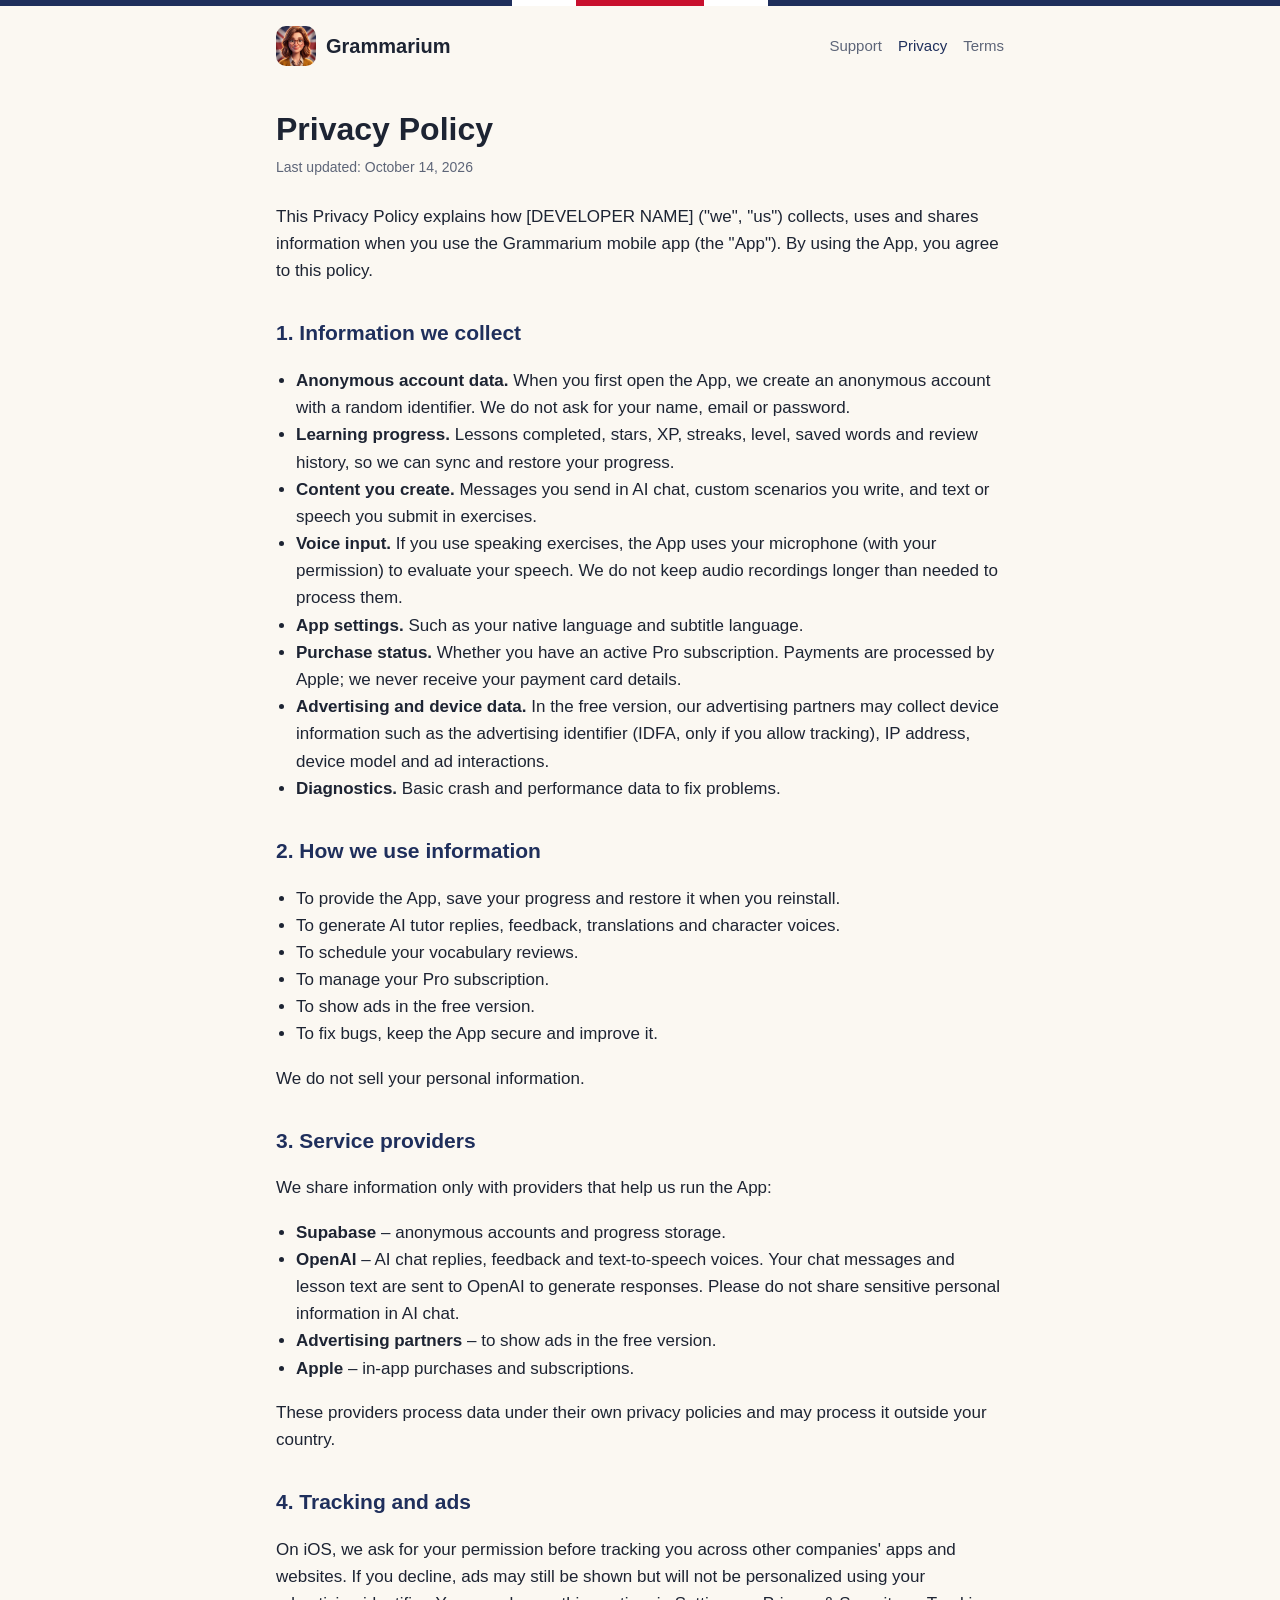
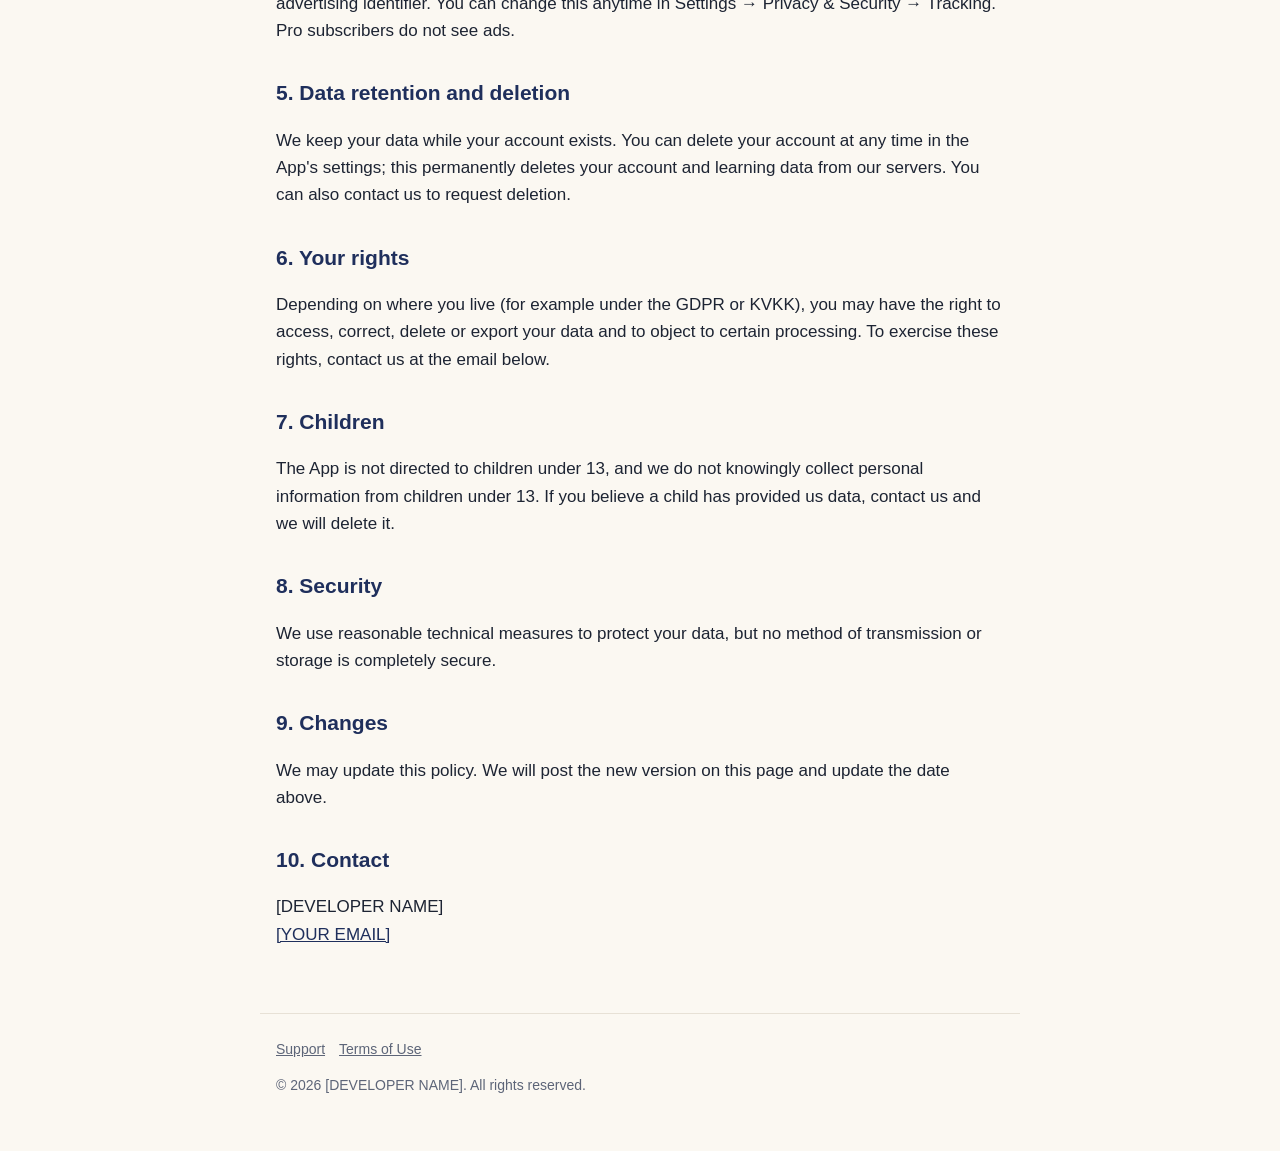
==== privacy.html @ 9e18abba "Add files via upload" ====
<!doctype html>
<html lang="en">
<head>
<meta charset="utf-8">
<meta name="viewport" content="width=device-width, initial-scale=1">
<title>Grammarium – Privacy Policy</title>
<link rel="icon" href="favicon.png">
<link rel="stylesheet" href="style.css">
</head>
<body>
<div class="flagbar"></div>
<header class="site">
  <a class="brand" href="index.html"><img src="icon.png" alt="">Grammarium</a>
  <nav><a href="index.html">Support</a><a href="privacy.html" aria-current="page">Privacy</a><a href="terms.html">Terms</a></nav>
</header>
<main>
  <h1>Privacy Policy</h1>
  <p class="updated">Last updated: October 14, 2026</p>

  <p>This Privacy Policy explains how [DEVELOPER NAME] ("we", "us") collects, uses and shares information when you use the Grammarium mobile app (the "App"). By using the App, you agree to this policy.</p>

  <h2>1. Information we collect</h2>
  <ul>
    <li><strong>Anonymous account data.</strong> When you first open the App, we create an anonymous account with a random identifier. We do not ask for your name, email or password.</li>
    <li><strong>Learning progress.</strong> Lessons completed, stars, XP, streaks, level, saved words and review history, so we can sync and restore your progress.</li>
    <li><strong>Content you create.</strong> Messages you send in AI chat, custom scenarios you write, and text or speech you submit in exercises.</li>
    <li><strong>Voice input.</strong> If you use speaking exercises, the App uses your microphone (with your permission) to evaluate your speech. We do not keep audio recordings longer than needed to process them.</li>
    <li><strong>App settings.</strong> Such as your native language and subtitle language.</li>
    <li><strong>Purchase status.</strong> Whether you have an active Pro subscription. Payments are processed by Apple; we never receive your payment card details.</li>
    <li><strong>Advertising and device data.</strong> In the free version, our advertising partners may collect device information such as the advertising identifier (IDFA, only if you allow tracking), IP address, device model and ad interactions.</li>
    <li><strong>Diagnostics.</strong> Basic crash and performance data to fix problems.</li>
  </ul>

  <h2>2. How we use information</h2>
  <ul>
    <li>To provide the App, save your progress and restore it when you reinstall.</li>
    <li>To generate AI tutor replies, feedback, translations and character voices.</li>
    <li>To schedule your vocabulary reviews.</li>
    <li>To manage your Pro subscription.</li>
    <li>To show ads in the free version.</li>
    <li>To fix bugs, keep the App secure and improve it.</li>
  </ul>
  <p>We do not sell your personal information.</p>

  <h2>3. Service providers</h2>
  <p>We share information only with providers that help us run the App:</p>
  <ul>
    <li><strong>Supabase</strong> – anonymous accounts and progress storage.</li>
    <li><strong>OpenAI</strong> – AI chat replies, feedback and text-to-speech voices. Your chat messages and lesson text are sent to OpenAI to generate responses. Please do not share sensitive personal information in AI chat.</li>
    <li><strong>Advertising partners</strong> – to show ads in the free version.</li>
    <li><strong>Apple</strong> – in-app purchases and subscriptions.</li>
  </ul>
  <p>These providers process data under their own privacy policies and may process it outside your country.</p>

  <h2>4. Tracking and ads</h2>
  <p>On iOS, we ask for your permission before tracking you across other companies' apps and websites. If you decline, ads may still be shown but will not be personalized using your advertising identifier. You can change this anytime in Settings → Privacy &amp; Security → Tracking. Pro subscribers do not see ads.</p>

  <h2>5. Data retention and deletion</h2>
  <p>We keep your data while your account exists. You can delete your account at any time in the App's settings; this permanently deletes your account and learning data from our servers. You can also contact us to request deletion.</p>

  <h2>6. Your rights</h2>
  <p>Depending on where you live (for example under the GDPR or KVKK), you may have the right to access, correct, delete or export your data and to object to certain processing. To exercise these rights, contact us at the email below.</p>

  <h2>7. Children</h2>
  <p>The App is not directed to children under 13, and we do not knowingly collect personal information from children under 13. If you believe a child has provided us data, contact us and we will delete it.</p>

  <h2>8. Security</h2>
  <p>We use reasonable technical measures to protect your data, but no method of transmission or storage is completely secure.</p>

  <h2>9. Changes</h2>
  <p>We may update this policy. We will post the new version on this page and update the date above.</p>

  <h2>10. Contact</h2>
  <p>[DEVELOPER NAME]<br><a href="mailto:[YOUR EMAIL]">[YOUR EMAIL]</a></p>
</main>
<footer>
  <a href="index.html">Support</a><a href="terms.html">Terms of Use</a>
  <p>© 2026 [DEVELOPER NAME]. All rights reserved.</p>
</footer>
</body>
</html>
---- style.css ----
:root {
  --bg: #fbf8f2;
  --card: #ffffff;
  --ink: #1d2433;
  --muted: #5d6578;
  --navy: #1f2f5c;
  --red: #c8102e;
  --mustard: #c9922b;
  --line: #e7e1d6;
}
@media (prefers-color-scheme: dark) {
  :root {
    --bg: #12151d;
    --card: #1b1f2a;
    --ink: #eef0f5;
    --muted: #a3aabb;
    --navy: #9fb4ff;
    --red: #ff6b7d;
    --mustard: #e8b45a;
    --line: #2a3040;
  }
}
* { box-sizing: border-box; }
body {
  margin: 0;
  background: var(--bg);
  color: var(--ink);
  font-family: -apple-system, BlinkMacSystemFont, "Segoe UI", Roboto, Helvetica, Arial, sans-serif;
  line-height: 1.6;
  font-size: 17px;
}
.flagbar { height: 6px; background: linear-gradient(90deg, var(--navy) 0 40%, #fff 40% 45%, var(--red) 45% 55%, #fff 55% 60%, var(--navy) 60%); }
header.site {
  max-width: 760px; margin: 0 auto; padding: 20px 16px;
  display: flex; align-items: center; justify-content: space-between; gap: 12px; flex-wrap: wrap;
}
.brand { display: flex; align-items: center; gap: 10px; text-decoration: none; color: var(--ink); font-weight: 700; font-size: 20px; }
.brand img { width: 40px; height: 40px; border-radius: 10px; }
nav a { color: var(--muted); text-decoration: none; margin-left: 16px; font-size: 15px; }
nav a:hover, nav a[aria-current] { color: var(--navy); }
main { max-width: 760px; margin: 0 auto; padding: 8px 16px 48px; }
h1 { font-size: 32px; line-height: 1.2; margin: 16px 0 8px; }
h2 { font-size: 21px; margin: 32px 0 8px; color: var(--navy); }
.updated { color: var(--muted); font-size: 14px; margin: 0 0 24px; }
a { color: var(--navy); }
.hero { text-align: center; padding: 32px 0 8px; }
.hero img { width: 120px; height: 120px; border-radius: 27px; box-shadow: 0 8px 24px rgba(0,0,0,.15); }
.hero p { color: var(--muted); max-width: 520px; margin: 8px auto 0; }
.card { background: var(--card); border: 1px solid var(--line); border-radius: 16px; padding: 20px; margin: 16px 0; }
.contact { text-align: center; }
.contact .mail { display: inline-block; margin-top: 8px; background: var(--navy); color: #fff; padding: 12px 22px; border-radius: 999px; text-decoration: none; font-weight: 600; }
@media (prefers-color-scheme: dark) { .contact .mail { color: #12151d; } }
details { border-bottom: 1px solid var(--line); padding: 12px 0; }
details:last-child { border-bottom: 0; }
summary { cursor: pointer; font-weight: 600; }
details p { margin: 8px 0 0; color: var(--muted); }
ul { padding-left: 20px; }
footer { max-width: 760px; margin: 0 auto; padding: 24px 16px 40px; color: var(--muted); font-size: 14px; border-top: 1px solid var(--line); }
footer a { color: var(--muted); margin-right: 14px; }
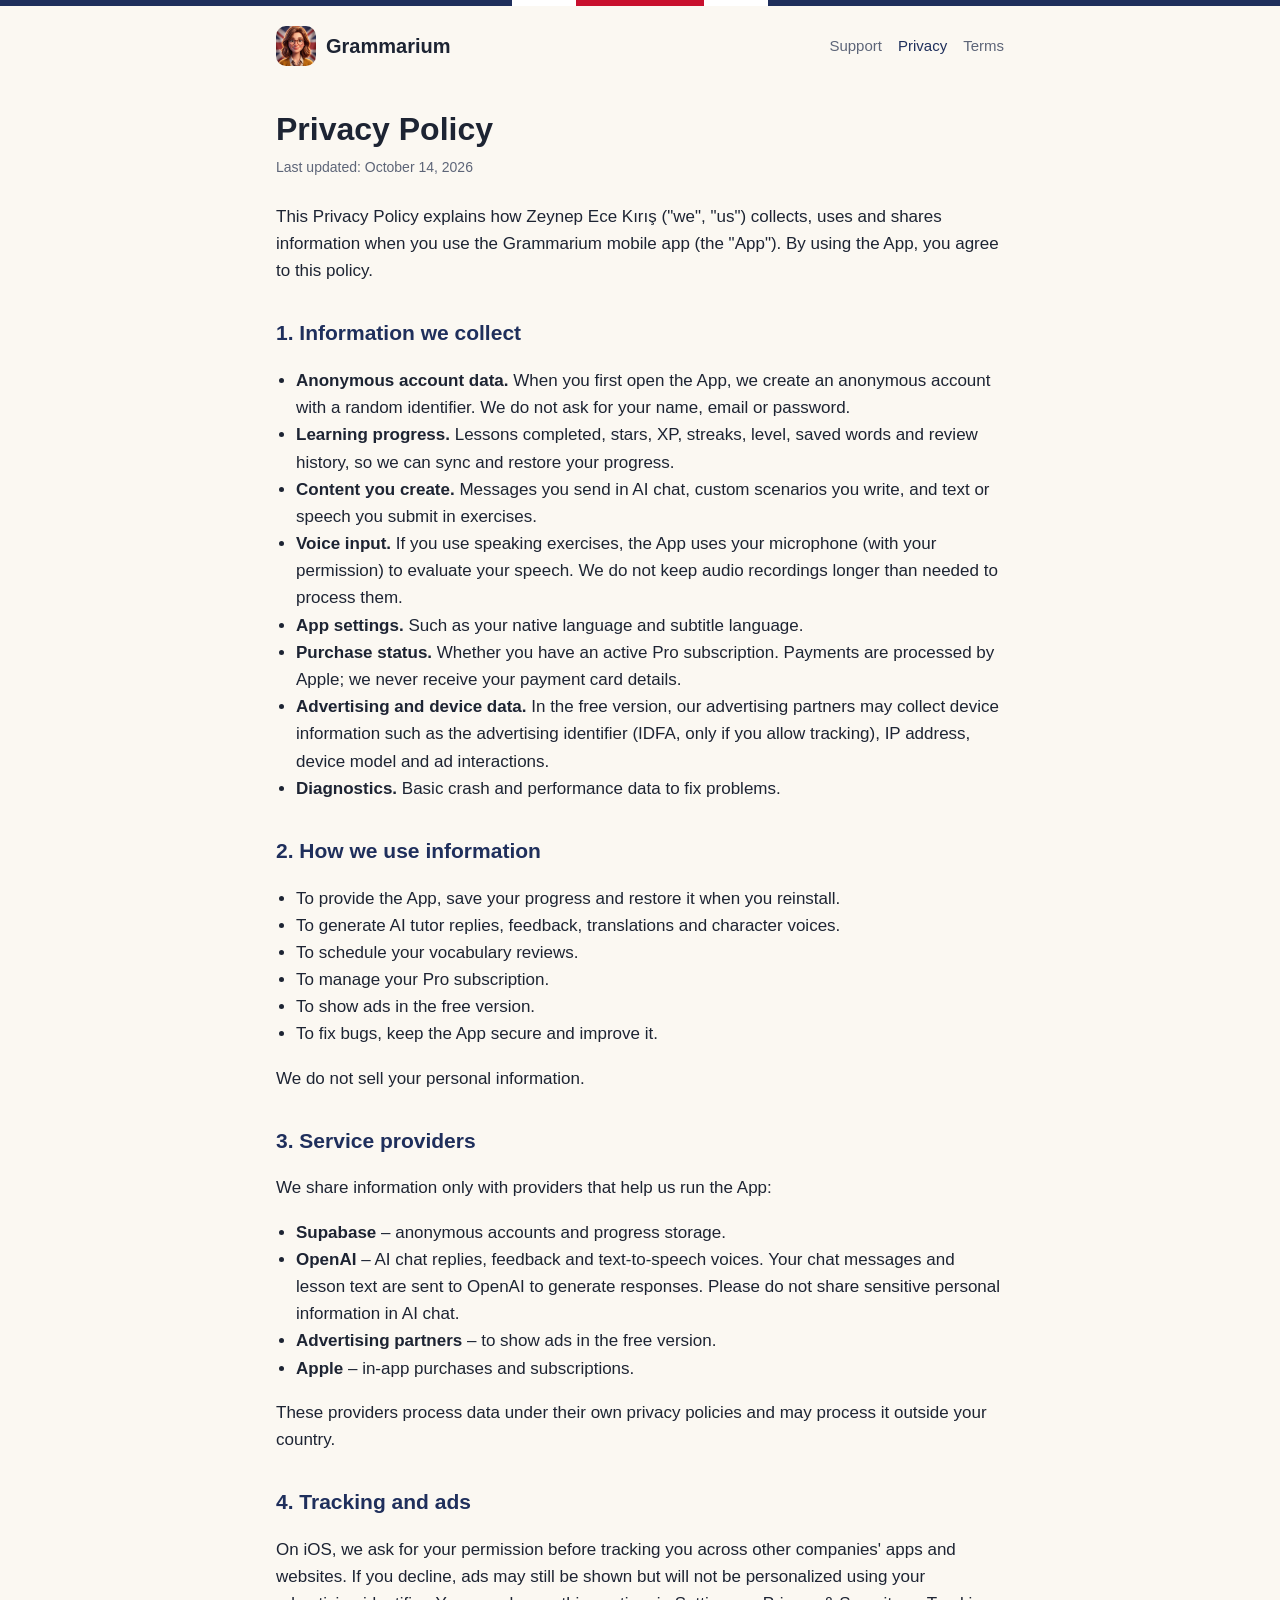
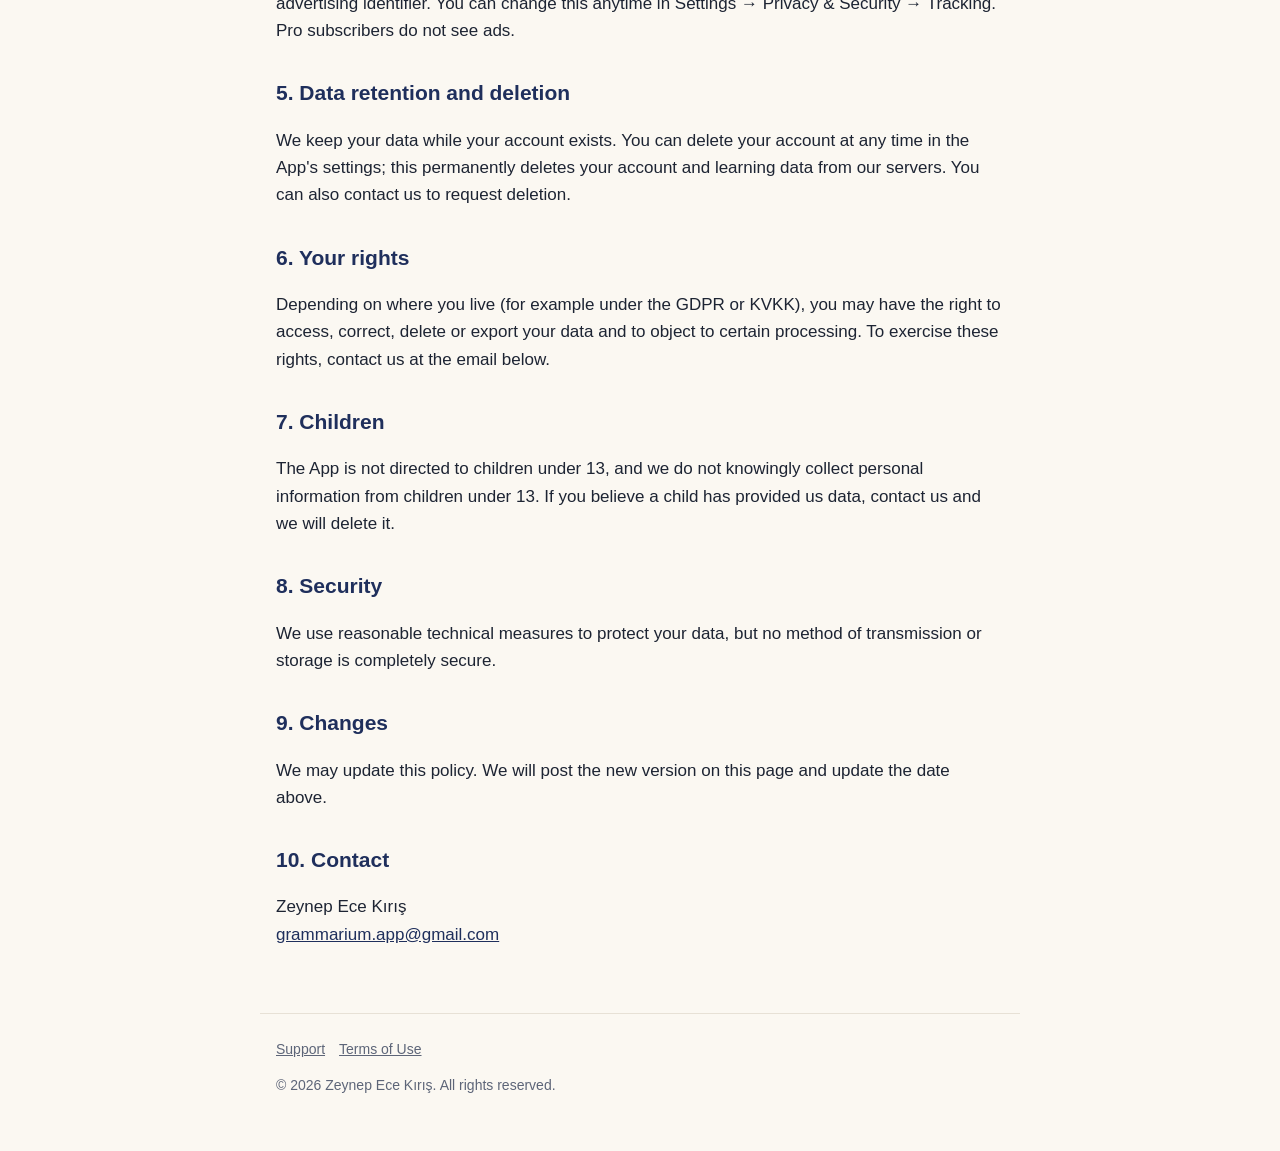
==== commit 2579fa1d: "Add files via upload" ====
--- a/privacy.html
+++ b/privacy.html
@@ -17,7 +17,7 @@
   <h1>Privacy Policy</h1>
   <p class="updated">Last updated: October 14, 2026</p>
 
-  <p>This Privacy Policy explains how [DEVELOPER NAME] ("we", "us") collects, uses and shares information when you use the Grammarium mobile app (the "App"). By using the App, you agree to this policy.</p>
+  <p>This Privacy Policy explains how Zeynep Ece Kırış ("we", "us") collects, uses and shares information when you use the Grammarium mobile app (the "App"). By using the App, you agree to this policy.</p>
 
   <h2>1. Information we collect</h2>
   <ul>
@@ -71,11 +71,11 @@
   <p>We may update this policy. We will post the new version on this page and update the date above.</p>
 
   <h2>10. Contact</h2>
-  <p>[DEVELOPER NAME]<br><a href="mailto:[YOUR EMAIL]">[YOUR EMAIL]</a></p>
+  <p>Zeynep Ece Kırış<br><a href="mailto:grammarium.app@gmail.com">grammarium.app@gmail.com</a></p>
 </main>
 <footer>
   <a href="index.html">Support</a><a href="terms.html">Terms of Use</a>
-  <p>© 2026 [DEVELOPER NAME]. All rights reserved.</p>
+  <p>© 2026 Zeynep Ece Kırış. All rights reserved.</p>
 </footer>
 </body>
 </html>
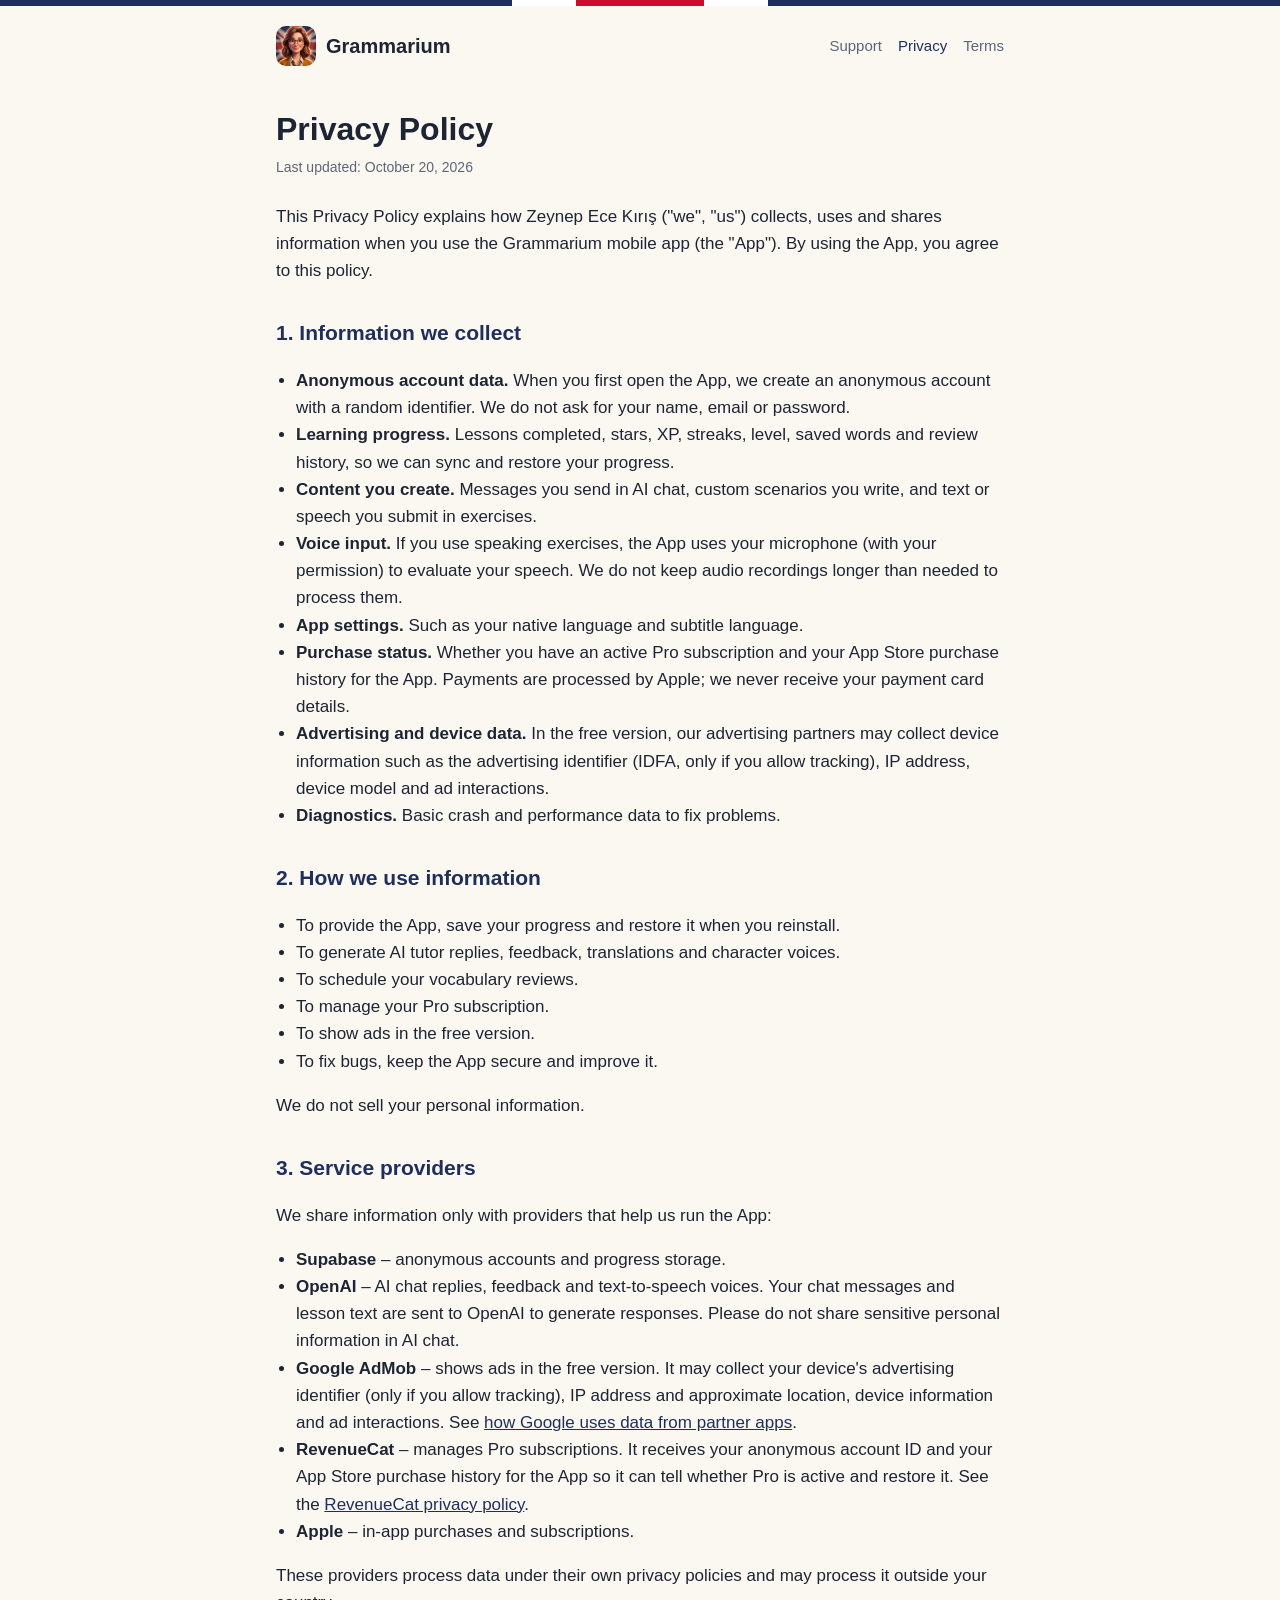
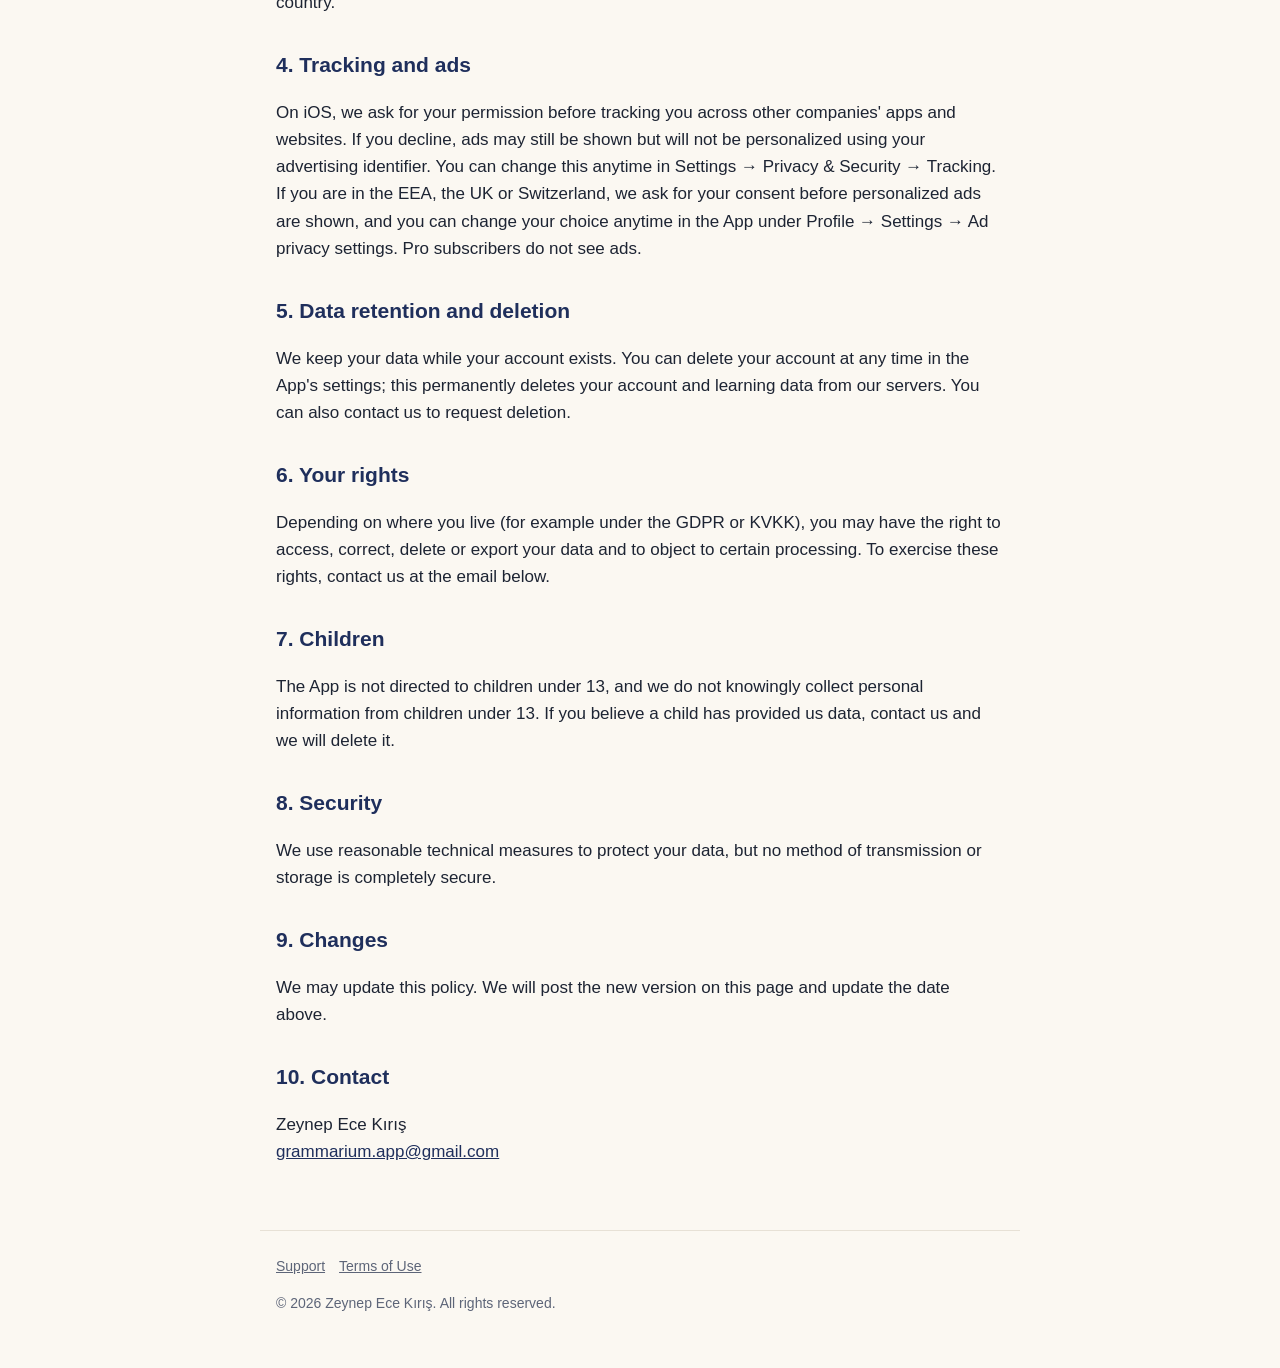
==== commit 530743b7: "Name AdMob and RevenueCat in the privacy policy Co-Authored-By: Claude Opus 5.5 <noreply@anthropic.c" ====
--- a/privacy.html
+++ b/privacy.html
@@ -15,7 +15,7 @@
 </header>
 <main>
   <h1>Privacy Policy</h1>
-  <p class="updated">Last updated: October 14, 2026</p>
+  <p class="updated">Last updated: October 20, 2026</p>
 
   <p>This Privacy Policy explains how Zeynep Ece Kırış ("we", "us") collects, uses and shares information when you use the Grammarium mobile app (the "App"). By using the App, you agree to this policy.</p>
 
@@ -26,7 +26,7 @@
     <li><strong>Content you create.</strong> Messages you send in AI chat, custom scenarios you write, and text or speech you submit in exercises.</li>
     <li><strong>Voice input.</strong> If you use speaking exercises, the App uses your microphone (with your permission) to evaluate your speech. We do not keep audio recordings longer than needed to process them.</li>
     <li><strong>App settings.</strong> Such as your native language and subtitle language.</li>
-    <li><strong>Purchase status.</strong> Whether you have an active Pro subscription. Payments are processed by Apple; we never receive your payment card details.</li>
+    <li><strong>Purchase status.</strong> Whether you have an active Pro subscription and your App Store purchase history for the App. Payments are processed by Apple; we never receive your payment card details.</li>
     <li><strong>Advertising and device data.</strong> In the free version, our advertising partners may collect device information such as the advertising identifier (IDFA, only if you allow tracking), IP address, device model and ad interactions.</li>
     <li><strong>Diagnostics.</strong> Basic crash and performance data to fix problems.</li>
   </ul>
@@ -47,13 +47,14 @@
   <ul>
     <li><strong>Supabase</strong> – anonymous accounts and progress storage.</li>
     <li><strong>OpenAI</strong> – AI chat replies, feedback and text-to-speech voices. Your chat messages and lesson text are sent to OpenAI to generate responses. Please do not share sensitive personal information in AI chat.</li>
-    <li><strong>Advertising partners</strong> – to show ads in the free version.</li>
+    <li><strong>Google AdMob</strong> – shows ads in the free version. It may collect your device's advertising identifier (only if you allow tracking), IP address and approximate location, device information and ad interactions. See <a href="https://policies.google.com/technologies/partner-sites">how Google uses data from partner apps</a>.</li>
+    <li><strong>RevenueCat</strong> – manages Pro subscriptions. It receives your anonymous account ID and your App Store purchase history for the App so it can tell whether Pro is active and restore it. See the <a href="https://www.revenuecat.com/privacy">RevenueCat privacy policy</a>.</li>
     <li><strong>Apple</strong> – in-app purchases and subscriptions.</li>
   </ul>
   <p>These providers process data under their own privacy policies and may process it outside your country.</p>
 
   <h2>4. Tracking and ads</h2>
-  <p>On iOS, we ask for your permission before tracking you across other companies' apps and websites. If you decline, ads may still be shown but will not be personalized using your advertising identifier. You can change this anytime in Settings → Privacy &amp; Security → Tracking. Pro subscribers do not see ads.</p>
+  <p>On iOS, we ask for your permission before tracking you across other companies' apps and websites. If you decline, ads may still be shown but will not be personalized using your advertising identifier. You can change this anytime in Settings → Privacy &amp; Security → Tracking. If you are in the EEA, the UK or Switzerland, we ask for your consent before personalized ads are shown, and you can change your choice anytime in the App under Profile → Settings → Ad privacy settings. Pro subscribers do not see ads.</p>
 
   <h2>5. Data retention and deletion</h2>
   <p>We keep your data while your account exists. You can delete your account at any time in the App's settings; this permanently deletes your account and learning data from our servers. You can also contact us to request deletion.</p>
